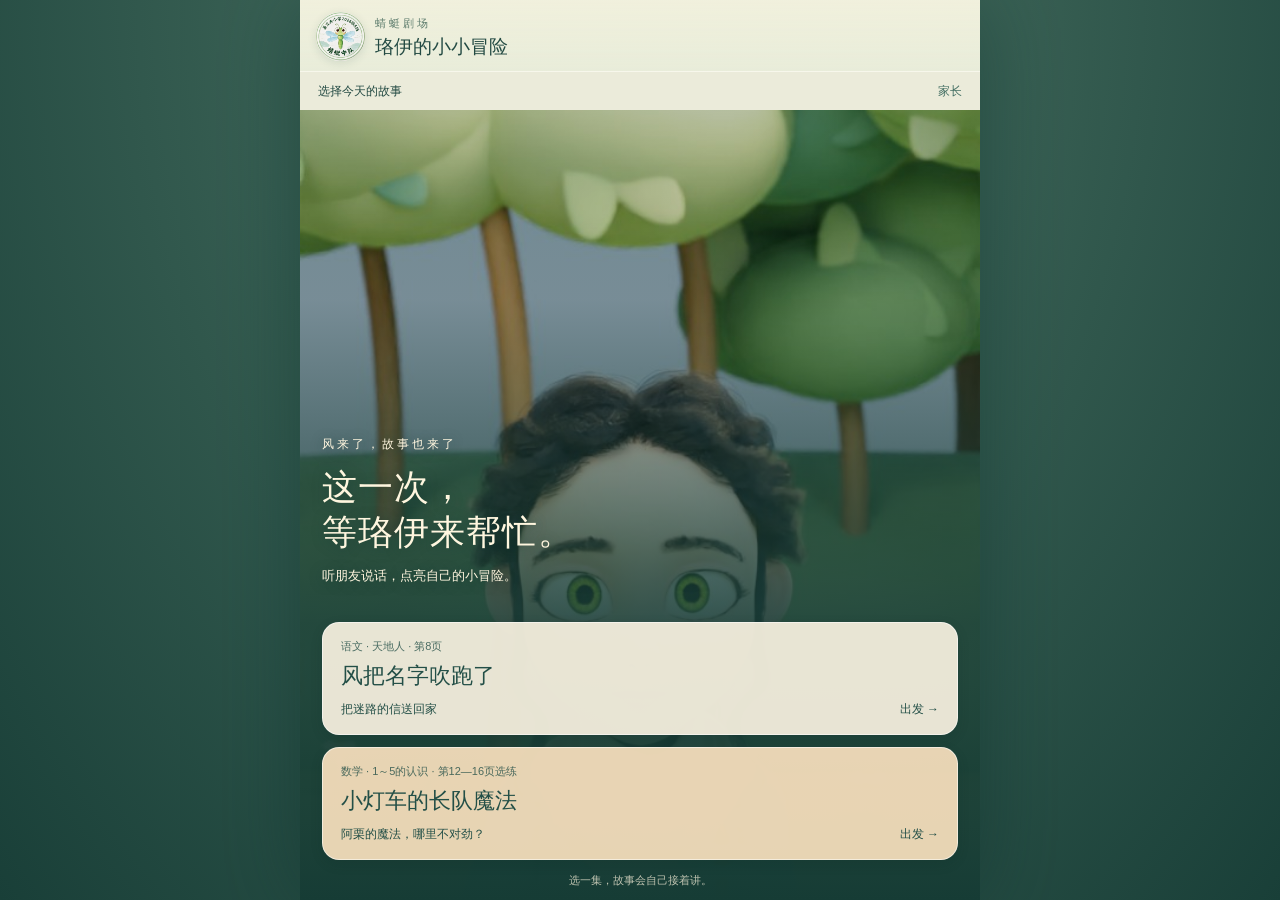
==== cinema.html @ 468d60fb "Replace cinema entry with two touch story pilots, distinct neural voices and persistent observation " ====
<!doctype html>
<html lang="zh-CN"><head><meta charset="utf-8"><meta name="viewport" content="width=device-width,initial-scale=1,viewport-fit=cover"><meta name="theme-color" content="#225b51"><meta name="robots" content="noindex,nofollow,noarchive"><title>珞伊的蜻蜓剧场</title><link rel="icon" href="learning-icon.svg"><link rel="stylesheet" href="pilot.css?v=pilot1"><script type="importmap">{"imports":{"three":"./vendor/three.module.js"}}</script><script type="module" src="pilot.js?v=pilot2"></script></head>
<body><main id="pilot-app">
 <div id="world" aria-label="珞伊的三维故事世界"></div>
 <header><img src="assets/qingting-badge-original.jpg" alt="蜻蜓中队原版班徽"><div><small>蜻蜓剧场</small><h1>珞伊的小小冒险</h1></div><button id="pause" aria-label="暂停故事" hidden>Ⅱ</button></header>
 <div id="lesson-bar"><span id="lesson">选择今天的故事</span><button id="parent">家长</button></div>
 <section id="home"><div class="home-title"><span>风来了，故事也来了</span><h2>这一次，<br>等珞伊来帮忙。</h2><p>听朋友说话，点亮自己的小冒险。</p></div><div class="episodes"><button data-subject="chinese"><small>语文 · 天地人 · 第8页</small><strong>风把名字吹跑了</strong><span>把迷路的信送回家 <b>出发 →</b></span></button><button data-subject="math"><small>数学 · 1～5的认识 · 第12—16页选练</small><strong>小灯车的长队魔法</strong><span>阿栗的魔法，哪里不对劲？ <b>出发 →</b></span></button></div><p class="home-note">选一集，故事会自己接着讲。</p></section>
 <section id="hud" hidden><div id="instruction" hidden><ruby id="instruction-ruby"><span></span><rt></rt></ruby><div id="letter" hidden></div></div><div id="subtitle"><span id="speaker"></span><p id="dialogue"></p></div><div class="play-tools"><button id="listen">再听一次</button><span id="progress"></span><button id="help" hidden>帮帮我</button></div></section>
 <div id="loading" hidden><i></i><p id="loading-message">朋友正在走进画面…</p><button id="retry-load" hidden>再试一次</button><button id="loading-home">先回到剧场</button></div>
 <button id="audio-retry" hidden>点一下，听朋友说话</button>
 <dialog id="rest"><img class="badge" src="assets/qingting-badge-original.jpg" alt="原版班徽"><h2>珞伊，故事会等你。</h2><p>歇一歇，看看远处。</p><button id="resume" class="primary">接着看</button><button id="back">收好故事</button></dialog>
 <dialog id="finish"><img class="badge" src="assets/qingting-badge-original.jpg" alt="原版班徽"><small>珞伊的冒险纪念</small><h2 id="finish-title"></h2><p id="finish-text"></p><button id="finish-home" class="primary">收好故事，去休息</button><button id="finish-report">家长看看故事手记</button></dialog>
 <dialog id="parents"><div class="dialog-heading"><h2>珞伊的故事手记</h2><button id="close-report" aria-label="关闭手记">×</button></div><p class="note">两科各一集。记录实际操作，不用通关代替“已经掌握”，也不据此评价专注力。</p><pre id="report"></pre><label>可选：实际观察<textarea id="observation" maxlength="400" rows="2" placeholder="例如：换了说话人后，能说清“我”指谁。"></textarea></label><label>语文朗读观察<select id="oral"><option>未观察</option><option>愿意跟读</option><option>看拼音自己读</option><option>遮住拼音后自己认读</option></select></label><div class="report-actions"><button id="download" class="primary">保存报告</button><button id="copy">复制报告</button></div><p id="report-status" role="status"></p><details><summary>教材范围、声音与数据</summary><p>语文：人教版一年级上册《天地人》第8页。数学：同版《1～5的认识》第12—16页选练。本次并非整册，也不等于学校当天进度。</p><p>声音为微软合成角色音色，不是老师、家人和同学的真实声音。人物是虚构动画形象，台词不代表真实教师意见。</p><p>进度只保存在当前浏览器，不自动发给老师或 Codex，也不自动跨设备同步。由家长决定是否分享报告。不采集儿童录音。</p><p>人物素材：Rain、Vincent、Spring，Blender Foundation / Blender Studio，CC BY 4.0；已改编材质、服装与动作。</p><a href="assets/pilot/ATTRIBUTION.txt" target="_blank" rel="noopener">完整素材署名</a></details></dialog>
 <div id="notice" role="status"></div><audio id="voice" preload="auto" playsinline></audio>
</main><noscript>请开启 JavaScript 后打开。</noscript></body></html>
---- pilot.css ----
:root{font-family:"PingFang SC","Microsoft YaHei",sans-serif;color:#234a43;background:#193f38;font-synthesis:none}*{box-sizing:border-box}body{margin:0}button,select,textarea{font:inherit}button{border:0;cursor:pointer;color:inherit;min-height:44px;touch-action:manipulation}button:focus-visible{outline:3px solid #e8a438;outline-offset:3px}[hidden]{display:none!important}#pilot-app{position:relative;isolation:isolate;margin:auto;width:100%;max-width:680px;height:100svh;min-height:520px;overflow:hidden;background:#adcfc1}#world{position:absolute;inset:0;touch-action:manipulation}#world canvas{display:block;width:100%;height:100%}header{position:absolute;z-index:4;top:0;left:0;right:0;height:calc(72px + env(safe-area-inset-top));padding:calc(10px + env(safe-area-inset-top)) 16px 8px;display:flex;align-items:center;gap:10px;background:linear-gradient(#f6f3dfed,#f6f3dfd0);border-bottom:1px solid #ffffff6a}header img{height:49px;width:49px;object-fit:contain;border-radius:50%;box-shadow:0 2px 9px #254d4820}header small{font-size:11px;letter-spacing:3px;color:#5e7d6e}h1{font-size:19px;margin:3px 0 0;font-weight:700}header button{margin-left:auto;background:#ffffffa8;border-radius:50%;width:44px;font-size:23px}#lesson-bar{position:absolute;z-index:4;top:calc(72px + env(safe-area-inset-top));left:0;right:0;display:flex;align-items:center;justify-content:space-between;padding:0 12px 0 18px;background:#f5f0dfdc;gap:8px;font-size:12px;min-height:38px}#lesson-bar button{background:none;min-height:38px;font-size:12px;white-space:nowrap;color:#426e62}#home{position:absolute;inset:110px 0 0;background:linear-gradient(180deg,#124b4730 0%,#123c3520 24%,#183e38dd 65%,#163c35 100%),url('assets/cinema/cover.jpg') center 18%/cover no-repeat;display:flex;flex-direction:column;justify-content:flex-end;padding:26px 22px 12px;color:#fff6df}.home-title{margin:auto 0 24px;text-shadow:0 2px 12px #183e38aa}.home-title>span{font-size:12px;letter-spacing:3px}.home-title h2{font-size:35px;line-height:1.27;letter-spacing:1px;margin:12px 0}.home-title p{font-size:13px}.episodes{display:grid;gap:12px}.episodes button{padding:16px 18px;text-align:left;border-radius:17px;background:#f7f0dfee;box-shadow:0 4px 12px #0e28262a;color:#234f47;border:1px solid #ffffff88}.episodes button:nth-child(2){background:#f7dfbdee}.episodes small{font-size:11px;display:block;opacity:.8}.episodes strong{display:block;font-size:22px;margin:7px 0 10px}.episodes span{font-size:12px;display:flex;justify-content:space-between;gap:4px}.episodes b{white-space:nowrap}.home-note{text-align:center;opacity:.72;font-size:11px;margin:13px 0 0}#hud{position:absolute;inset:0;pointer-events:none;z-index:3}#instruction{position:absolute;top:calc(123px + env(safe-area-inset-top));left:12px;right:12px;text-align:center;pointer-events:none}#instruction-ruby{display:inline-block;padding:7px 17px 10px;border-radius:22px;background:#fff5dbf0;box-shadow:0 2px 12px #345f4830;font-weight:700;font-size:22px;line-height:1.55}rt{font-size:.52em;letter-spacing:.4px;font-weight:400}#letter{margin:9px auto 0;width:69px;height:80px;background:#fff5dbee;border:2px solid #ceac6b;border-radius:6px;box-shadow:0 3px 10px #345f4830;display:grid;place-items:center;font-size:36px}#subtitle{position:absolute;bottom:calc(58px + env(safe-area-inset-bottom));left:12px;right:12px;padding:11px 15px;border-radius:15px;background:#faf4e5ed;box-shadow:0 3px 14px #143e392c}#speaker{font-size:12px;font-weight:bold;display:inline-block;color:#31766a}#dialogue{font-size:17px;line-height:1.55;margin:4px 0 0;letter-spacing:.2px}.task #subtitle{display:none}.play-tools{position:absolute;bottom:calc(8px + env(safe-area-inset-bottom));left:12px;right:12px;display:flex;align-items:center;justify-content:space-between;gap:12px;pointer-events:auto}.play-tools button{border-radius:22px;background:#fff6e4ed;font-size:13px;padding:0 17px;box-shadow:0 2px 9px #234a4322}.play-tools span{font-size:12px;color:#264e45;background:#fff6e4c9;padding:6px 10px;border-radius:15px}#loading{position:absolute;z-index:10;inset:110px 0 0;display:flex;align-items:center;justify-content:center;flex-direction:column;background:#e9eee2ef;padding:30px;text-align:center}#loading i{width:35px;height:35px;border:3px solid #92b5a4;border-top-color:#355e54;border-radius:50%;animation:spin 1s linear infinite}#loading button{background:#fff7e7;padding:10px 24px;border-radius:24px;margin:6px}#audio-retry{position:absolute;z-index:14;left:15%;right:15%;top:47%;border-radius:30px;background:#ffe5a5;padding:15px;box-shadow:0 6px 35px #152c3870;font-size:18px}dialog{border:0;border-radius:23px;padding:26px 23px;width:min(90%,430px);max-height:86svh;overflow:auto;background:#f9f4e8;color:#284f45;box-shadow:0 15px 80px #0d2c4570}dialog::backdrop{background:#15332bb0;backdrop-filter:blur(4px)}dialog h2{font-size:22px;margin:13px 0}dialog p{font-size:15px;line-height:1.65}dialog .badge{width:64px;height:64px;display:block;margin:auto;border-radius:50%}#rest,#finish{text-align:center}#rest button,#finish button{display:block;width:100%;border-radius:25px;padding:12px 16px;margin-top:12px;background:#e4eadb}button.primary{background:#2f7162!important;color:#fff8e8!important}.dialog-heading{display:flex;align-items:center;justify-content:space-between}.dialog-heading button{background:none;font-size:27px}.note{font-size:13px!important;color:#677969}pre{font-family:inherit;white-space:pre-wrap;font-size:13px;line-height:1.8;padding:16px;background:#edf0e4;border-radius:12px}label{display:block;font-size:13px;margin:15px 0}textarea,select{display:block;width:100%;margin-top:7px;padding:10px;border:1px solid #bdd0b9;border-radius:8px;background:#fffdf4;color:#284e43}details{font-size:12px;line-height:1.7;margin-top:18px}details p{font-size:12px}a{color:#277a70}.report-actions{display:flex;gap:10px}.report-actions button{flex:1;border-radius:22px;padding:10px;background:#e7ebdc}#notice{position:absolute;z-index:20;bottom:75px;left:12%;right:12%;pointer-events:none;background:#244f45e8;color:#fff9e8;border-radius:18px;padding:10px 14px;text-align:center;font-size:14px;opacity:0;transition:opacity .2s}#notice.show{opacity:1}#finish>small{display:block;margin-top:15px;color:#648170}@keyframes spin{to{transform:rotate(360deg)}}@media(max-height:700px){.home-title h2{font-size:30px}.home-title{margin:auto 0 10px}.home-title p{margin:8px 0}.episodes button{padding:12px 15px}.episodes strong{font-size:20px;margin:5px 0 7px}.episodes{gap:9px}#home{padding:12px 18px}#dialogue{font-size:16px}#instruction-ruby{font-size:20px}#subtitle{padding:9px 13px}}@media(min-width:681px){body{background:radial-gradient(ellipse at top,#4f7767,#193f38)}#pilot-app{box-shadow:0 0 80px #0c302c80}}@media(orientation:landscape) and (max-height:600px){#pilot-app{max-width:none;min-height:320px}header{height:60px}header img{width:40px;height:40px}#lesson-bar{top:60px}#home{inset:98px 0 0;display:grid;grid-template-columns:1fr 1fr;gap:15px;padding:15px 5%}.home-title{margin:0}.home-title h2{font-size:28px}.home-title p{display:none}.home-note{display:none}.episodes button{padding:9px 13px}.episodes strong{font-size:17px}.episodes small{font-size:10px}#instruction{top:105px;left:20%;right:20%}#subtitle{left:25%;right:25%;bottom:53px}#dialogue{font-size:15px}#letter{position:absolute;left:-55px;top:0;width:55px;height:64px;font-size:27px}}@media(prefers-reduced-motion:reduce){*{scroll-behavior:auto!important}#loading i{animation:none}}
:is(#instruction-ruby){display:inline-flex;flex-direction:column-reverse;align-items:center}:is(#instruction-ruby) rt{display:block;font-size:12px;line-height:1.4}:is(#instruction-ruby) span{display:block}
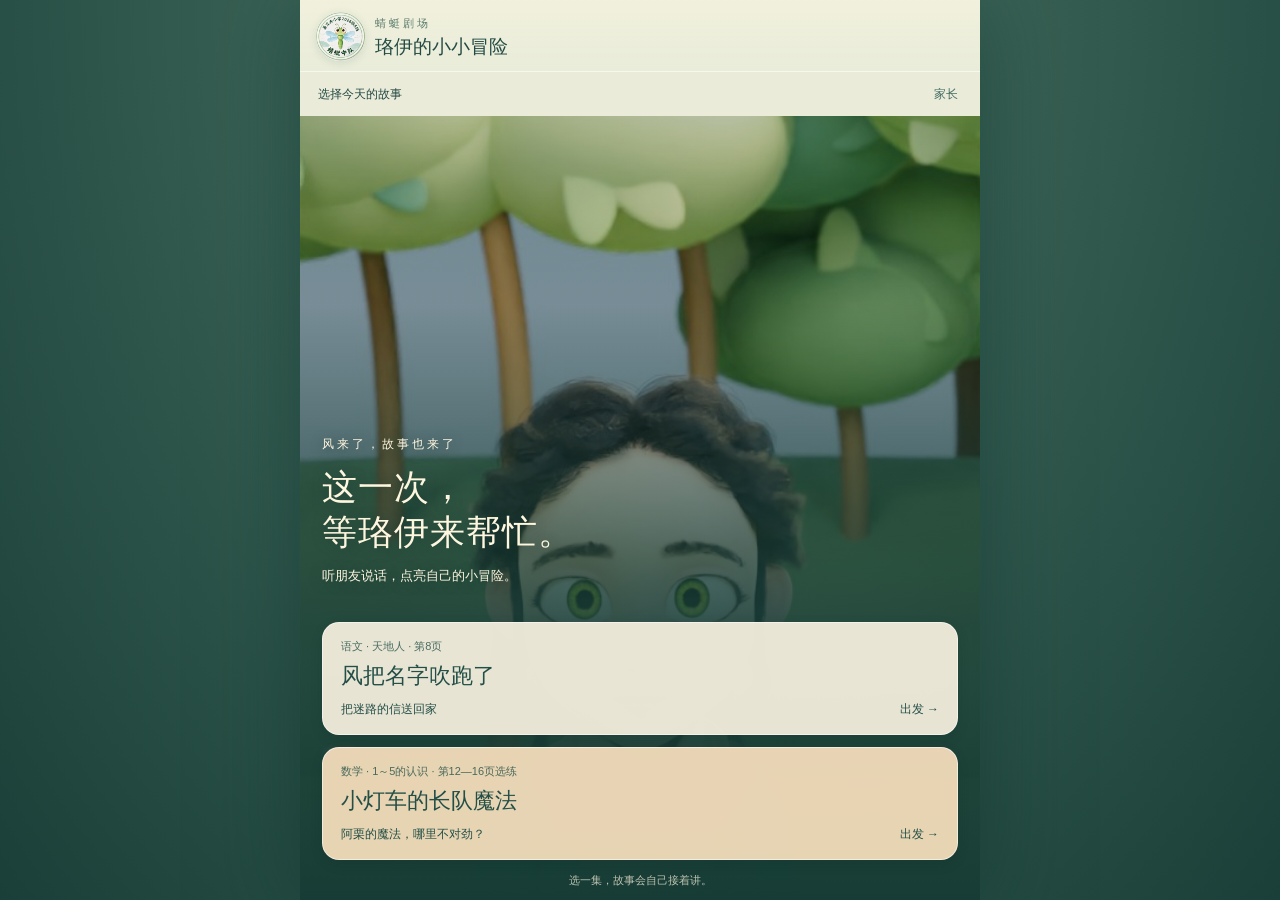
==== commit 6a97e0b3: "Add specific spoken encouragement, full counting feedback and clear lamp sockets; repair word replay" ====
--- a/cinema.html
+++ b/cinema.html
@@ -1,15 +1,15 @@
 <!doctype html>
-<html lang="zh-CN"><head><meta charset="utf-8"><meta name="viewport" content="width=device-width,initial-scale=1,viewport-fit=cover"><meta name="theme-color" content="#225b51"><meta name="robots" content="noindex,nofollow,noarchive"><title>珞伊的蜻蜓剧场</title><link rel="icon" href="learning-icon.svg"><link rel="stylesheet" href="pilot.css?v=pilot1"><script type="importmap">{"imports":{"three":"./vendor/three.module.js"}}</script><script type="module" src="pilot.js?v=pilot2"></script></head>
+<html lang="zh-CN"><head><meta charset="utf-8"><meta name="viewport" content="width=device-width,initial-scale=1,viewport-fit=cover"><meta name="theme-color" content="#225b51"><meta name="robots" content="noindex,nofollow,noarchive"><title>珞伊的蜻蜓剧场</title><link rel="icon" href="learning-icon.svg"><link rel="stylesheet" href="pilot.css?v=feedback2"><script type="importmap">{"imports":{"three":"./vendor/three.module.js"}}</script><script type="module" src="pilot.js?v=feedback2"></script></head>
 <body><main id="pilot-app">
  <div id="world" aria-label="珞伊的三维故事世界"></div>
  <header><img src="assets/qingting-badge-original.jpg" alt="蜻蜓中队原版班徽"><div><small>蜻蜓剧场</small><h1>珞伊的小小冒险</h1></div><button id="pause" aria-label="暂停故事" hidden>Ⅱ</button></header>
  <div id="lesson-bar"><span id="lesson">选择今天的故事</span><button id="parent">家长</button></div>
  <section id="home"><div class="home-title"><span>风来了，故事也来了</span><h2>这一次，<br>等珞伊来帮忙。</h2><p>听朋友说话，点亮自己的小冒险。</p></div><div class="episodes"><button data-subject="chinese"><small>语文 · 天地人 · 第8页</small><strong>风把名字吹跑了</strong><span>把迷路的信送回家 <b>出发 →</b></span></button><button data-subject="math"><small>数学 · 1～5的认识 · 第12—16页选练</small><strong>小灯车的长队魔法</strong><span>阿栗的魔法，哪里不对劲？ <b>出发 →</b></span></button></div><p class="home-note">选一集，故事会自己接着讲。</p></section>
- <section id="hud" hidden><div id="instruction" hidden><ruby id="instruction-ruby"><span></span><rt></rt></ruby><div id="letter" hidden></div></div><div id="subtitle"><span id="speaker"></span><p id="dialogue"></p></div><div class="play-tools"><button id="listen">再听一次</button><span id="progress"></span><button id="help" hidden>帮帮我</button></div></section>
+ <section id="hud" hidden><div id="instruction" hidden><ruby id="instruction-ruby"><span></span><rt></rt></ruby><div id="letter" hidden></div></div><div id="subtitle"><span id="speaker"></span><p id="dialogue"></p></div><div id="feedback" hidden aria-live="polite"><span id="feedback-speaker"></span><strong id="feedback-title"></strong><div class="learning-result"><div id="feedback-learning"></div><div id="feedback-quantity" hidden><b id="feedback-number"></b><span id="feedback-dots" aria-hidden="true"></span></div></div><p id="feedback-text"></p></div><div class="play-tools"><button id="listen">再听一次</button><span id="progress"></span><button id="help" hidden>帮帮我</button></div></section>
  <div id="loading" hidden><i></i><p id="loading-message">朋友正在走进画面…</p><button id="retry-load" hidden>再试一次</button><button id="loading-home">先回到剧场</button></div>
  <button id="audio-retry" hidden>点一下，听朋友说话</button>
  <dialog id="rest"><img class="badge" src="assets/qingting-badge-original.jpg" alt="原版班徽"><h2>珞伊，故事会等你。</h2><p>歇一歇，看看远处。</p><button id="resume" class="primary">接着看</button><button id="back">收好故事</button></dialog>
- <dialog id="finish"><img class="badge" src="assets/qingting-badge-original.jpg" alt="原版班徽"><small>珞伊的冒险纪念</small><h2 id="finish-title"></h2><p id="finish-text"></p><button id="finish-home" class="primary">收好故事，去休息</button><button id="finish-report">家长看看故事手记</button></dialog>
+ <dialog id="finish"><img class="badge" src="assets/qingting-badge-original.jpg" alt="原版班徽"><small>珞伊的冒险纪念</small><h2 id="finish-title"></h2><p id="finish-text"></p><div id="finish-words" hidden></div><button id="finish-home" class="primary">收好故事，去休息</button><button id="finish-report">家长看看故事手记</button></dialog>
  <dialog id="parents"><div class="dialog-heading"><h2>珞伊的故事手记</h2><button id="close-report" aria-label="关闭手记">×</button></div><p class="note">两科各一集。记录实际操作，不用通关代替“已经掌握”，也不据此评价专注力。</p><pre id="report"></pre><label>可选：实际观察<textarea id="observation" maxlength="400" rows="2" placeholder="例如：换了说话人后，能说清“我”指谁。"></textarea></label><label>语文朗读观察<select id="oral"><option>未观察</option><option>愿意跟读</option><option>看拼音自己读</option><option>遮住拼音后自己认读</option></select></label><div class="report-actions"><button id="download" class="primary">保存报告</button><button id="copy">复制报告</button></div><p id="report-status" role="status"></p><details><summary>教材范围、声音与数据</summary><p>语文：人教版一年级上册《天地人》第8页。数学：同版《1～5的认识》第12—16页选练。本次并非整册，也不等于学校当天进度。</p><p>声音为微软合成角色音色，不是老师、家人和同学的真实声音。人物是虚构动画形象，台词不代表真实教师意见。</p><p>进度只保存在当前浏览器，不自动发给老师或 Codex，也不自动跨设备同步。由家长决定是否分享报告。不采集儿童录音。</p><p>人物素材：Rain、Vincent、Spring，Blender Foundation / Blender Studio，CC BY 4.0；已改编材质、服装与动作。</p><a href="assets/pilot/ATTRIBUTION.txt" target="_blank" rel="noopener">完整素材署名</a></details></dialog>
  <div id="notice" role="status"></div><audio id="voice" preload="auto" playsinline></audio>
 </main><noscript>请开启 JavaScript 后打开。</noscript></body></html>
--- a/pilot.css
+++ b/pilot.css
@@ -1,2 +1,5 @@
 :root{font-family:"PingFang SC","Microsoft YaHei",sans-serif;color:#234a43;background:#193f38;font-synthesis:none}*{box-sizing:border-box}body{margin:0}button,select,textarea{font:inherit}button{border:0;cursor:pointer;color:inherit;min-height:44px;touch-action:manipulation}button:focus-visible{outline:3px solid #e8a438;outline-offset:3px}[hidden]{display:none!important}#pilot-app{position:relative;isolation:isolate;margin:auto;width:100%;max-width:680px;height:100svh;min-height:520px;overflow:hidden;background:#adcfc1}#world{position:absolute;inset:0;touch-action:manipulation}#world canvas{display:block;width:100%;height:100%}header{position:absolute;z-index:4;top:0;left:0;right:0;height:calc(72px + env(safe-area-inset-top));padding:calc(10px + env(safe-area-inset-top)) 16px 8px;display:flex;align-items:center;gap:10px;background:linear-gradient(#f6f3dfed,#f6f3dfd0);border-bottom:1px solid #ffffff6a}header img{height:49px;width:49px;object-fit:contain;border-radius:50%;box-shadow:0 2px 9px #254d4820}header small{font-size:11px;letter-spacing:3px;color:#5e7d6e}h1{font-size:19px;margin:3px 0 0;font-weight:700}header button{margin-left:auto;background:#ffffffa8;border-radius:50%;width:44px;font-size:23px}#lesson-bar{position:absolute;z-index:4;top:calc(72px + env(safe-area-inset-top));left:0;right:0;display:flex;align-items:center;justify-content:space-between;padding:0 12px 0 18px;background:#f5f0dfdc;gap:8px;font-size:12px;min-height:38px}#lesson-bar button{background:none;min-height:38px;font-size:12px;white-space:nowrap;color:#426e62}#home{position:absolute;inset:110px 0 0;background:linear-gradient(180deg,#124b4730 0%,#123c3520 24%,#183e38dd 65%,#163c35 100%),url('assets/cinema/cover.jpg') center 18%/cover no-repeat;display:flex;flex-direction:column;justify-content:flex-end;padding:26px 22px 12px;color:#fff6df}.home-title{margin:auto 0 24px;text-shadow:0 2px 12px #183e38aa}.home-title>span{font-size:12px;letter-spacing:3px}.home-title h2{font-size:35px;line-height:1.27;letter-spacing:1px;margin:12px 0}.home-title p{font-size:13px}.episodes{display:grid;gap:12px}.episodes button{padding:16px 18px;text-align:left;border-radius:17px;background:#f7f0dfee;box-shadow:0 4px 12px #0e28262a;color:#234f47;border:1px solid #ffffff88}.episodes button:nth-child(2){background:#f7dfbdee}.episodes small{font-size:11px;display:block;opacity:.8}.episodes strong{display:block;font-size:22px;margin:7px 0 10px}.episodes span{font-size:12px;display:flex;justify-content:space-between;gap:4px}.episodes b{white-space:nowrap}.home-note{text-align:center;opacity:.72;font-size:11px;margin:13px 0 0}#hud{position:absolute;inset:0;pointer-events:none;z-index:3}#instruction{position:absolute;top:calc(123px + env(safe-area-inset-top));left:12px;right:12px;text-align:center;pointer-events:none}#instruction-ruby{display:inline-block;padding:7px 17px 10px;border-radius:22px;background:#fff5dbf0;box-shadow:0 2px 12px #345f4830;font-weight:700;font-size:22px;line-height:1.55}rt{font-size:.52em;letter-spacing:.4px;font-weight:400}#letter{margin:9px auto 0;width:69px;height:80px;background:#fff5dbee;border:2px solid #ceac6b;border-radius:6px;box-shadow:0 3px 10px #345f4830;display:grid;place-items:center;font-size:36px}#subtitle{position:absolute;bottom:calc(58px + env(safe-area-inset-bottom));left:12px;right:12px;padding:11px 15px;border-radius:15px;background:#faf4e5ed;box-shadow:0 3px 14px #143e392c}#speaker{font-size:12px;font-weight:bold;display:inline-block;color:#31766a}#dialogue{font-size:17px;line-height:1.55;margin:4px 0 0;letter-spacing:.2px}.task #subtitle{display:none}.play-tools{position:absolute;bottom:calc(8px + env(safe-area-inset-bottom));left:12px;right:12px;display:flex;align-items:center;justify-content:space-between;gap:12px;pointer-events:auto}.play-tools button{border-radius:22px;background:#fff6e4ed;font-size:13px;padding:0 17px;box-shadow:0 2px 9px #234a4322}.play-tools span{font-size:12px;color:#264e45;background:#fff6e4c9;padding:6px 10px;border-radius:15px}#loading{position:absolute;z-index:10;inset:110px 0 0;display:flex;align-items:center;justify-content:center;flex-direction:column;background:#e9eee2ef;padding:30px;text-align:center}#loading i{width:35px;height:35px;border:3px solid #92b5a4;border-top-color:#355e54;border-radius:50%;animation:spin 1s linear infinite}#loading button{background:#fff7e7;padding:10px 24px;border-radius:24px;margin:6px}#audio-retry{position:absolute;z-index:14;left:15%;right:15%;top:47%;border-radius:30px;background:#ffe5a5;padding:15px;box-shadow:0 6px 35px #152c3870;font-size:18px}dialog{border:0;border-radius:23px;padding:26px 23px;width:min(90%,430px);max-height:86svh;overflow:auto;background:#f9f4e8;color:#284f45;box-shadow:0 15px 80px #0d2c4570}dialog::backdrop{background:#15332bb0;backdrop-filter:blur(4px)}dialog h2{font-size:22px;margin:13px 0}dialog p{font-size:15px;line-height:1.65}dialog .badge{width:64px;height:64px;display:block;margin:auto;border-radius:50%}#rest,#finish{text-align:center}#rest button,#finish button{display:block;width:100%;border-radius:25px;padding:12px 16px;margin-top:12px;background:#e4eadb}button.primary{background:#2f7162!important;color:#fff8e8!important}.dialog-heading{display:flex;align-items:center;justify-content:space-between}.dialog-heading button{background:none;font-size:27px}.note{font-size:13px!important;color:#677969}pre{font-family:inherit;white-space:pre-wrap;font-size:13px;line-height:1.8;padding:16px;background:#edf0e4;border-radius:12px}label{display:block;font-size:13px;margin:15px 0}textarea,select{display:block;width:100%;margin-top:7px;padding:10px;border:1px solid #bdd0b9;border-radius:8px;background:#fffdf4;color:#284e43}details{font-size:12px;line-height:1.7;margin-top:18px}details p{font-size:12px}a{color:#277a70}.report-actions{display:flex;gap:10px}.report-actions button{flex:1;border-radius:22px;padding:10px;background:#e7ebdc}#notice{position:absolute;z-index:20;bottom:75px;left:12%;right:12%;pointer-events:none;background:#244f45e8;color:#fff9e8;border-radius:18px;padding:10px 14px;text-align:center;font-size:14px;opacity:0;transition:opacity .2s}#notice.show{opacity:1}#finish>small{display:block;margin-top:15px;color:#648170}@keyframes spin{to{transform:rotate(360deg)}}@media(max-height:700px){.home-title h2{font-size:30px}.home-title{margin:auto 0 10px}.home-title p{margin:8px 0}.episodes button{padding:12px 15px}.episodes strong{font-size:20px;margin:5px 0 7px}.episodes{gap:9px}#home{padding:12px 18px}#dialogue{font-size:16px}#instruction-ruby{font-size:20px}#subtitle{padding:9px 13px}}@media(min-width:681px){body{background:radial-gradient(ellipse at top,#4f7767,#193f38)}#pilot-app{box-shadow:0 0 80px #0c302c80}}@media(orientation:landscape) and (max-height:600px){#pilot-app{max-width:none;min-height:320px}header{height:60px}header img{width:40px;height:40px}#lesson-bar{top:60px}#home{inset:98px 0 0;display:grid;grid-template-columns:1fr 1fr;gap:15px;padding:15px 5%}.home-title{margin:0}.home-title h2{font-size:28px}.home-title p{display:none}.home-note{display:none}.episodes button{padding:9px 13px}.episodes strong{font-size:17px}.episodes small{font-size:10px}#instruction{top:105px;left:20%;right:20%}#subtitle{left:25%;right:25%;bottom:53px}#dialogue{font-size:15px}#letter{position:absolute;left:-55px;top:0;width:55px;height:64px;font-size:27px}}@media(prefers-reduced-motion:reduce){*{scroll-behavior:auto!important}#loading i{animation:none}}
 :is(#instruction-ruby){display:inline-flex;flex-direction:column-reverse;align-items:center}:is(#instruction-ruby) rt{display:block;font-size:12px;line-height:1.4}:is(#instruction-ruby) span{display:block}
+#lesson-bar{min-height:44px}#lesson-bar button{min-height:44px;min-width:44px}#home{top:116px}button:disabled{opacity:.48;cursor:default;box-shadow:none}.play-tools button:active:not(:disabled){background:#ffe4a0}.has-feedback #subtitle{display:none}#feedback{position:absolute;bottom:calc(61px + env(safe-area-inset-bottom));left:12px;right:12px;background:#fff9e9;border:2px solid #478474;border-radius:18px;padding:10px 14px 12px;box-shadow:0 4px 16px #183e3833;color:#1d4a41}#feedback-speaker{font-size:12px;color:#365e53}#feedback-title{display:block;font-size:20px;line-height:1.4;margin:3px 0 7px;color:#176150}.learning-result{display:flex;align-items:center;justify-content:center;gap:12px}#feedback-learning{font-size:24px;font-weight:700;line-height:1.6;text-align:center}#feedback-learning rt{font-size:12px;color:#244e43}#feedback-quantity{display:flex;align-items:center;gap:7px}#feedback-number{font-size:36px;color:#124f5d}#feedback-dots{display:grid;grid-template-columns:repeat(3,9px);gap:4px}#feedback-dots i{display:block;width:9px;height:9px;border-radius:50%;background:#cf702a}#feedback-text{font-size:15px;line-height:1.6;margin:7px 0 0}#finish-words{display:grid;grid-template-columns:repeat(3,1fr);gap:8px 12px;margin:12px 0}#finish-words>span{font-size:34px;background:#edf1e5;border-radius:10px;padding:12px 0 3px;color:#173f36}#finish-words rt{font-size:17px;color:#244e43}
+@media(max-width:390px){#feedback-learning{font-size:22px}#feedback-learning rt{font-size:13px}.learning-result{gap:8px;flex-wrap:wrap}#feedback-number{font-size:30px}#feedback-text{font-size:15px}#feedback-title{font-size:18px}}
+@media(orientation:landscape) and (max-height:600px){#home{top:104px}#feedback{left:24%;right:24%;bottom:53px;padding:7px 12px}#feedback-text{display:none}#feedback-title{font-size:16px;margin:2px 0}#feedback-learning{font-size:21px}#feedback-number{font-size:28px}.has-feedback #instruction{display:none}}
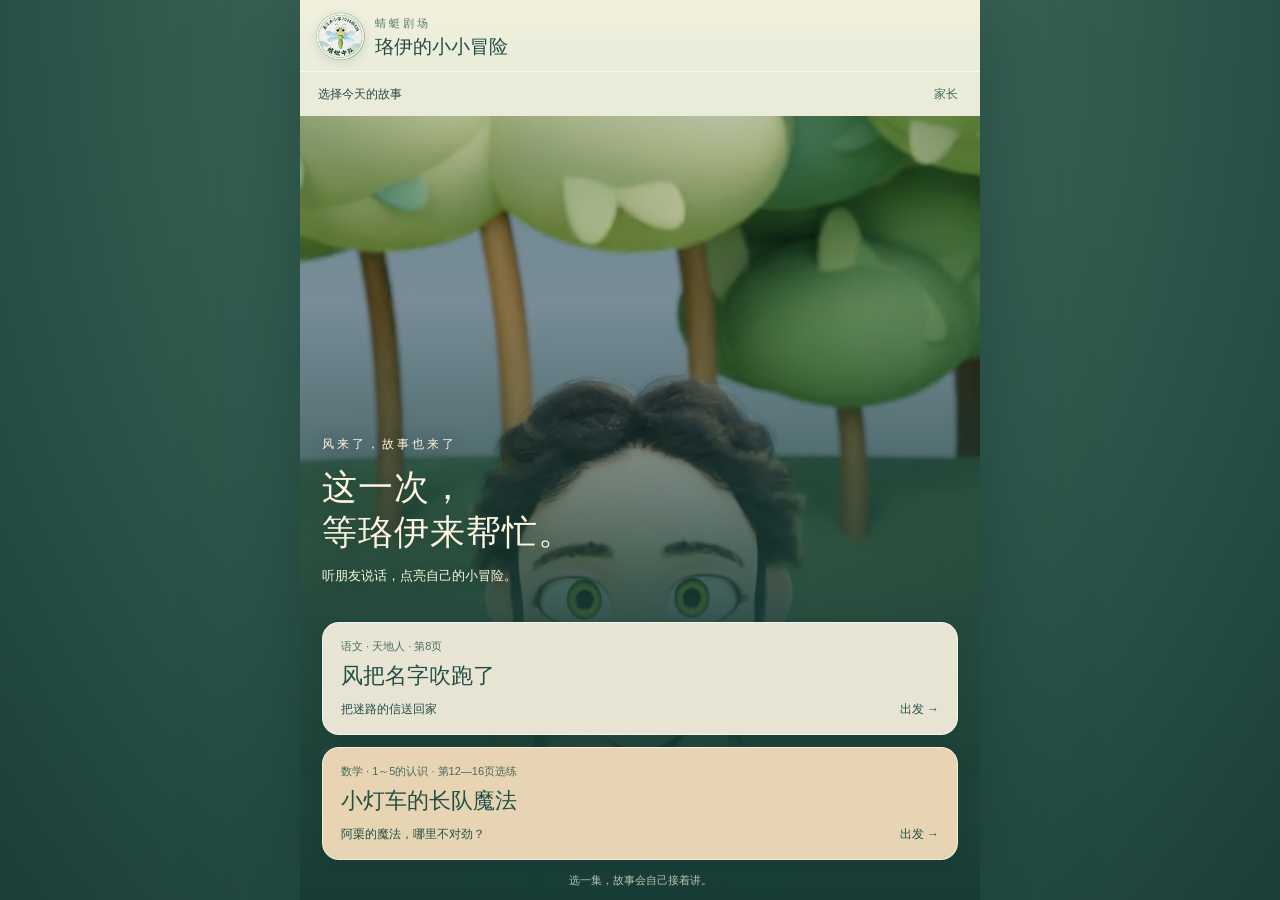
==== commit 767a624a: "Fix mobile cold start with smaller character downloads, iOS image decoding and bounded cancellable l" ====
--- a/cinema.html
+++ b/cinema.html
@@ -1,15 +1,15 @@
 <!doctype html>
-<html lang="zh-CN"><head><meta charset="utf-8"><meta name="viewport" content="width=device-width,initial-scale=1,viewport-fit=cover"><meta name="theme-color" content="#225b51"><meta name="robots" content="noindex,nofollow,noarchive"><title>珞伊的蜻蜓剧场</title><link rel="icon" href="learning-icon.svg"><link rel="stylesheet" href="pilot.css?v=feedback2"><script type="importmap">{"imports":{"three":"./vendor/three.module.js"}}</script><script type="module" src="pilot.js?v=feedback2"></script></head>
+<html lang="zh-CN"><head><meta charset="utf-8"><meta name="viewport" content="width=device-width,initial-scale=1,viewport-fit=cover"><meta name="theme-color" content="#225b51"><meta name="robots" content="noindex,nofollow,noarchive"><title>珞伊的蜻蜓剧场</title><link rel="icon" href="learning-icon.svg"><link rel="stylesheet" href="pilot.css?v=mobile2"><script type="importmap">{"imports":{"three":"./vendor/three.module.js"}}</script><script type="module" src="pilot.js?v=mobile2"></script></head>
 <body><main id="pilot-app">
  <div id="world" aria-label="珞伊的三维故事世界"></div>
  <header><img src="assets/qingting-badge-original.jpg" alt="蜻蜓中队原版班徽"><div><small>蜻蜓剧场</small><h1>珞伊的小小冒险</h1></div><button id="pause" aria-label="暂停故事" hidden>Ⅱ</button></header>
  <div id="lesson-bar"><span id="lesson">选择今天的故事</span><button id="parent">家长</button></div>
  <section id="home"><div class="home-title"><span>风来了，故事也来了</span><h2>这一次，<br>等珞伊来帮忙。</h2><p>听朋友说话，点亮自己的小冒险。</p></div><div class="episodes"><button data-subject="chinese"><small>语文 · 天地人 · 第8页</small><strong>风把名字吹跑了</strong><span>把迷路的信送回家 <b>出发 →</b></span></button><button data-subject="math"><small>数学 · 1～5的认识 · 第12—16页选练</small><strong>小灯车的长队魔法</strong><span>阿栗的魔法，哪里不对劲？ <b>出发 →</b></span></button></div><p class="home-note">选一集，故事会自己接着讲。</p></section>
  <section id="hud" hidden><div id="instruction" hidden><ruby id="instruction-ruby"><span></span><rt></rt></ruby><div id="letter" hidden></div></div><div id="subtitle"><span id="speaker"></span><p id="dialogue"></p></div><div id="feedback" hidden aria-live="polite"><span id="feedback-speaker"></span><strong id="feedback-title"></strong><div class="learning-result"><div id="feedback-learning"></div><div id="feedback-quantity" hidden><b id="feedback-number"></b><span id="feedback-dots" aria-hidden="true"></span></div></div><p id="feedback-text"></p></div><div class="play-tools"><button id="listen">再听一次</button><span id="progress"></span><button id="help" hidden>帮帮我</button></div></section>
- <div id="loading" hidden><i></i><p id="loading-message">朋友正在走进画面…</p><button id="retry-load" hidden>再试一次</button><button id="loading-home">先回到剧场</button></div>
+ <div id="loading" hidden role="status"><i aria-hidden="true"></i><p id="loading-message">朋友正在走进画面…</p><progress id="loading-progress" max="100" value="0" aria-label="故事准备进度"></progress><p id="loading-detail"></p><button id="retry-load" hidden>再试一次</button><button id="loading-home">先回到剧场</button></div>
  <button id="audio-retry" hidden>点一下，听朋友说话</button>
  <dialog id="rest"><img class="badge" src="assets/qingting-badge-original.jpg" alt="原版班徽"><h2>珞伊，故事会等你。</h2><p>歇一歇，看看远处。</p><button id="resume" class="primary">接着看</button><button id="back">收好故事</button></dialog>
- <dialog id="finish"><img class="badge" src="assets/qingting-badge-original.jpg" alt="原版班徽"><small>珞伊的冒险纪念</small><h2 id="finish-title"></h2><p id="finish-text"></p><div id="finish-words" hidden></div><button id="finish-home" class="primary">收好故事，去休息</button><button id="finish-report">家长看看故事手记</button></dialog>
+ <dialog id="finish"><img class="badge" src="assets/qingting-badge-original.jpg" alt="原版班徽"><small>珞伊的冒险纪念</small><h2 id="finish-title"></h2><p id="finish-text"></p><div id="finish-words" hidden></div><button id="finish-home" class="primary">收好故事，去休息</button><button id="finish-bonus" hidden><ruby>想玩就去分点心<rt>xiǎng wán jiù qù fēn diǎn xin</rt></ruby></button><button id="finish-report">家长看看故事手记</button></dialog>
  <dialog id="parents"><div class="dialog-heading"><h2>珞伊的故事手记</h2><button id="close-report" aria-label="关闭手记">×</button></div><p class="note">两科各一集。记录实际操作，不用通关代替“已经掌握”，也不据此评价专注力。</p><pre id="report"></pre><label>可选：实际观察<textarea id="observation" maxlength="400" rows="2" placeholder="例如：换了说话人后，能说清“我”指谁。"></textarea></label><label>语文朗读观察<select id="oral"><option>未观察</option><option>愿意跟读</option><option>看拼音自己读</option><option>遮住拼音后自己认读</option></select></label><div class="report-actions"><button id="download" class="primary">保存报告</button><button id="copy">复制报告</button></div><p id="report-status" role="status"></p><details><summary>教材范围、声音与数据</summary><p>语文：人教版一年级上册《天地人》第8页。数学：同版《1～5的认识》第12—16页选练。本次并非整册，也不等于学校当天进度。</p><p>声音为微软合成角色音色，不是老师、家人和同学的真实声音。人物是虚构动画形象，台词不代表真实教师意见。</p><p>进度只保存在当前浏览器，不自动发给老师或 Codex，也不自动跨设备同步。由家长决定是否分享报告。不采集儿童录音。</p><p>人物素材：Rain、Vincent、Spring，Blender Foundation / Blender Studio，CC BY 4.0；已改编材质、服装与动作。</p><a href="assets/pilot/ATTRIBUTION.txt" target="_blank" rel="noopener">完整素材署名</a></details></dialog>
  <div id="notice" role="status"></div><audio id="voice" preload="auto" playsinline></audio>
 </main><noscript>请开启 JavaScript 后打开。</noscript></body></html>
--- a/pilot.css
+++ b/pilot.css
@@ -1,5 +1,8 @@
 :root{font-family:"PingFang SC","Microsoft YaHei",sans-serif;color:#234a43;background:#193f38;font-synthesis:none}*{box-sizing:border-box}body{margin:0}button,select,textarea{font:inherit}button{border:0;cursor:pointer;color:inherit;min-height:44px;touch-action:manipulation}button:focus-visible{outline:3px solid #e8a438;outline-offset:3px}[hidden]{display:none!important}#pilot-app{position:relative;isolation:isolate;margin:auto;width:100%;max-width:680px;height:100svh;min-height:520px;overflow:hidden;background:#adcfc1}#world{position:absolute;inset:0;touch-action:manipulation}#world canvas{display:block;width:100%;height:100%}header{position:absolute;z-index:4;top:0;left:0;right:0;height:calc(72px + env(safe-area-inset-top));padding:calc(10px + env(safe-area-inset-top)) 16px 8px;display:flex;align-items:center;gap:10px;background:linear-gradient(#f6f3dfed,#f6f3dfd0);border-bottom:1px solid #ffffff6a}header img{height:49px;width:49px;object-fit:contain;border-radius:50%;box-shadow:0 2px 9px #254d4820}header small{font-size:11px;letter-spacing:3px;color:#5e7d6e}h1{font-size:19px;margin:3px 0 0;font-weight:700}header button{margin-left:auto;background:#ffffffa8;border-radius:50%;width:44px;font-size:23px}#lesson-bar{position:absolute;z-index:4;top:calc(72px + env(safe-area-inset-top));left:0;right:0;display:flex;align-items:center;justify-content:space-between;padding:0 12px 0 18px;background:#f5f0dfdc;gap:8px;font-size:12px;min-height:38px}#lesson-bar button{background:none;min-height:38px;font-size:12px;white-space:nowrap;color:#426e62}#home{position:absolute;inset:110px 0 0;background:linear-gradient(180deg,#124b4730 0%,#123c3520 24%,#183e38dd 65%,#163c35 100%),url('assets/cinema/cover.jpg') center 18%/cover no-repeat;display:flex;flex-direction:column;justify-content:flex-end;padding:26px 22px 12px;color:#fff6df}.home-title{margin:auto 0 24px;text-shadow:0 2px 12px #183e38aa}.home-title>span{font-size:12px;letter-spacing:3px}.home-title h2{font-size:35px;line-height:1.27;letter-spacing:1px;margin:12px 0}.home-title p{font-size:13px}.episodes{display:grid;gap:12px}.episodes button{padding:16px 18px;text-align:left;border-radius:17px;background:#f7f0dfee;box-shadow:0 4px 12px #0e28262a;color:#234f47;border:1px solid #ffffff88}.episodes button:nth-child(2){background:#f7dfbdee}.episodes small{font-size:11px;display:block;opacity:.8}.episodes strong{display:block;font-size:22px;margin:7px 0 10px}.episodes span{font-size:12px;display:flex;justify-content:space-between;gap:4px}.episodes b{white-space:nowrap}.home-note{text-align:center;opacity:.72;font-size:11px;margin:13px 0 0}#hud{position:absolute;inset:0;pointer-events:none;z-index:3}#instruction{position:absolute;top:calc(123px + env(safe-area-inset-top));left:12px;right:12px;text-align:center;pointer-events:none}#instruction-ruby{display:inline-block;padding:7px 17px 10px;border-radius:22px;background:#fff5dbf0;box-shadow:0 2px 12px #345f4830;font-weight:700;font-size:22px;line-height:1.55}rt{font-size:.52em;letter-spacing:.4px;font-weight:400}#letter{margin:9px auto 0;width:69px;height:80px;background:#fff5dbee;border:2px solid #ceac6b;border-radius:6px;box-shadow:0 3px 10px #345f4830;display:grid;place-items:center;font-size:36px}#subtitle{position:absolute;bottom:calc(58px + env(safe-area-inset-bottom));left:12px;right:12px;padding:11px 15px;border-radius:15px;background:#faf4e5ed;box-shadow:0 3px 14px #143e392c}#speaker{font-size:12px;font-weight:bold;display:inline-block;color:#31766a}#dialogue{font-size:17px;line-height:1.55;margin:4px 0 0;letter-spacing:.2px}.task #subtitle{display:none}.play-tools{position:absolute;bottom:calc(8px + env(safe-area-inset-bottom));left:12px;right:12px;display:flex;align-items:center;justify-content:space-between;gap:12px;pointer-events:auto}.play-tools button{border-radius:22px;background:#fff6e4ed;font-size:13px;padding:0 17px;box-shadow:0 2px 9px #234a4322}.play-tools span{font-size:12px;color:#264e45;background:#fff6e4c9;padding:6px 10px;border-radius:15px}#loading{position:absolute;z-index:10;inset:110px 0 0;display:flex;align-items:center;justify-content:center;flex-direction:column;background:#e9eee2ef;padding:30px;text-align:center}#loading i{width:35px;height:35px;border:3px solid #92b5a4;border-top-color:#355e54;border-radius:50%;animation:spin 1s linear infinite}#loading button{background:#fff7e7;padding:10px 24px;border-radius:24px;margin:6px}#audio-retry{position:absolute;z-index:14;left:15%;right:15%;top:47%;border-radius:30px;background:#ffe5a5;padding:15px;box-shadow:0 6px 35px #152c3870;font-size:18px}dialog{border:0;border-radius:23px;padding:26px 23px;width:min(90%,430px);max-height:86svh;overflow:auto;background:#f9f4e8;color:#284f45;box-shadow:0 15px 80px #0d2c4570}dialog::backdrop{background:#15332bb0;backdrop-filter:blur(4px)}dialog h2{font-size:22px;margin:13px 0}dialog p{font-size:15px;line-height:1.65}dialog .badge{width:64px;height:64px;display:block;margin:auto;border-radius:50%}#rest,#finish{text-align:center}#rest button,#finish button{display:block;width:100%;border-radius:25px;padding:12px 16px;margin-top:12px;background:#e4eadb}button.primary{background:#2f7162!important;color:#fff8e8!important}.dialog-heading{display:flex;align-items:center;justify-content:space-between}.dialog-heading button{background:none;font-size:27px}.note{font-size:13px!important;color:#677969}pre{font-family:inherit;white-space:pre-wrap;font-size:13px;line-height:1.8;padding:16px;background:#edf0e4;border-radius:12px}label{display:block;font-size:13px;margin:15px 0}textarea,select{display:block;width:100%;margin-top:7px;padding:10px;border:1px solid #bdd0b9;border-radius:8px;background:#fffdf4;color:#284e43}details{font-size:12px;line-height:1.7;margin-top:18px}details p{font-size:12px}a{color:#277a70}.report-actions{display:flex;gap:10px}.report-actions button{flex:1;border-radius:22px;padding:10px;background:#e7ebdc}#notice{position:absolute;z-index:20;bottom:75px;left:12%;right:12%;pointer-events:none;background:#244f45e8;color:#fff9e8;border-radius:18px;padding:10px 14px;text-align:center;font-size:14px;opacity:0;transition:opacity .2s}#notice.show{opacity:1}#finish>small{display:block;margin-top:15px;color:#648170}@keyframes spin{to{transform:rotate(360deg)}}@media(max-height:700px){.home-title h2{font-size:30px}.home-title{margin:auto 0 10px}.home-title p{margin:8px 0}.episodes button{padding:12px 15px}.episodes strong{font-size:20px;margin:5px 0 7px}.episodes{gap:9px}#home{padding:12px 18px}#dialogue{font-size:16px}#instruction-ruby{font-size:20px}#subtitle{padding:9px 13px}}@media(min-width:681px){body{background:radial-gradient(ellipse at top,#4f7767,#193f38)}#pilot-app{box-shadow:0 0 80px #0c302c80}}@media(orientation:landscape) and (max-height:600px){#pilot-app{max-width:none;min-height:320px}header{height:60px}header img{width:40px;height:40px}#lesson-bar{top:60px}#home{inset:98px 0 0;display:grid;grid-template-columns:1fr 1fr;gap:15px;padding:15px 5%}.home-title{margin:0}.home-title h2{font-size:28px}.home-title p{display:none}.home-note{display:none}.episodes button{padding:9px 13px}.episodes strong{font-size:17px}.episodes small{font-size:10px}#instruction{top:105px;left:20%;right:20%}#subtitle{left:25%;right:25%;bottom:53px}#dialogue{font-size:15px}#letter{position:absolute;left:-55px;top:0;width:55px;height:64px;font-size:27px}}@media(prefers-reduced-motion:reduce){*{scroll-behavior:auto!important}#loading i{animation:none}}
 :is(#instruction-ruby){display:inline-flex;flex-direction:column-reverse;align-items:center}:is(#instruction-ruby) rt{display:block;font-size:12px;line-height:1.4}:is(#instruction-ruby) span{display:block}
 #lesson-bar{min-height:44px}#lesson-bar button{min-height:44px;min-width:44px}#home{top:116px}button:disabled{opacity:.48;cursor:default;box-shadow:none}.play-tools button:active:not(:disabled){background:#ffe4a0}.has-feedback #subtitle{display:none}#feedback{position:absolute;bottom:calc(61px + env(safe-area-inset-bottom));left:12px;right:12px;background:#fff9e9;border:2px solid #478474;border-radius:18px;padding:10px 14px 12px;box-shadow:0 4px 16px #183e3833;color:#1d4a41}#feedback-speaker{font-size:12px;color:#365e53}#feedback-title{display:block;font-size:20px;line-height:1.4;margin:3px 0 7px;color:#176150}.learning-result{display:flex;align-items:center;justify-content:center;gap:12px}#feedback-learning{font-size:24px;font-weight:700;line-height:1.6;text-align:center}#feedback-learning rt{font-size:12px;color:#244e43}#feedback-quantity{display:flex;align-items:center;gap:7px}#feedback-number{font-size:36px;color:#124f5d}#feedback-dots{display:grid;grid-template-columns:repeat(3,9px);gap:4px}#feedback-dots i{display:block;width:9px;height:9px;border-radius:50%;background:#cf702a}#feedback-text{font-size:15px;line-height:1.6;margin:7px 0 0}#finish-words{display:grid;grid-template-columns:repeat(3,1fr);gap:8px 12px;margin:12px 0}#finish-words>span{font-size:34px;background:#edf1e5;border-radius:10px;padding:12px 0 3px;color:#173f36}#finish-words rt{font-size:17px;color:#244e43}
+#pilot-app[data-kind="mail"] #letter{position:absolute;right:8px;top:74px;margin:0}
+#pilot-app[data-kind="receive"] #letter{display:none!important}
+#loading-progress{display:block;width:min(260px,90%);height:12px;border:0;border-radius:9px;overflow:hidden;background:#cadbce;accent-color:#28695a}#loading-progress::-webkit-progress-bar{background:#cadbce;border-radius:9px}#loading-progress::-webkit-progress-value{background:#28695a;border-radius:9px}#loading-detail{font-size:13px;line-height:1.7;max-width:290px;margin:12px 0;color:#426c5c}#loading.load-failed i{display:none}#loading.load-failed progress{display:none}#retry-load{background:#28695a!important;color:#fff9e8;font-weight:700}#loading{inset:calc(116px + env(safe-area-inset-top)) 0 0}#loading-message{font-size:18px;line-height:1.6}
 @media(max-width:390px){#feedback-learning{font-size:22px}#feedback-learning rt{font-size:13px}.learning-result{gap:8px;flex-wrap:wrap}#feedback-number{font-size:30px}#feedback-text{font-size:15px}#feedback-title{font-size:18px}}
 @media(orientation:landscape) and (max-height:600px){#home{top:104px}#feedback{left:24%;right:24%;bottom:53px;padding:7px 12px}#feedback-text{display:none}#feedback-title{font-size:16px;margin:2px 0}#feedback-learning{font-size:21px}#feedback-number{font-size:28px}.has-feedback #instruction{display:none}}
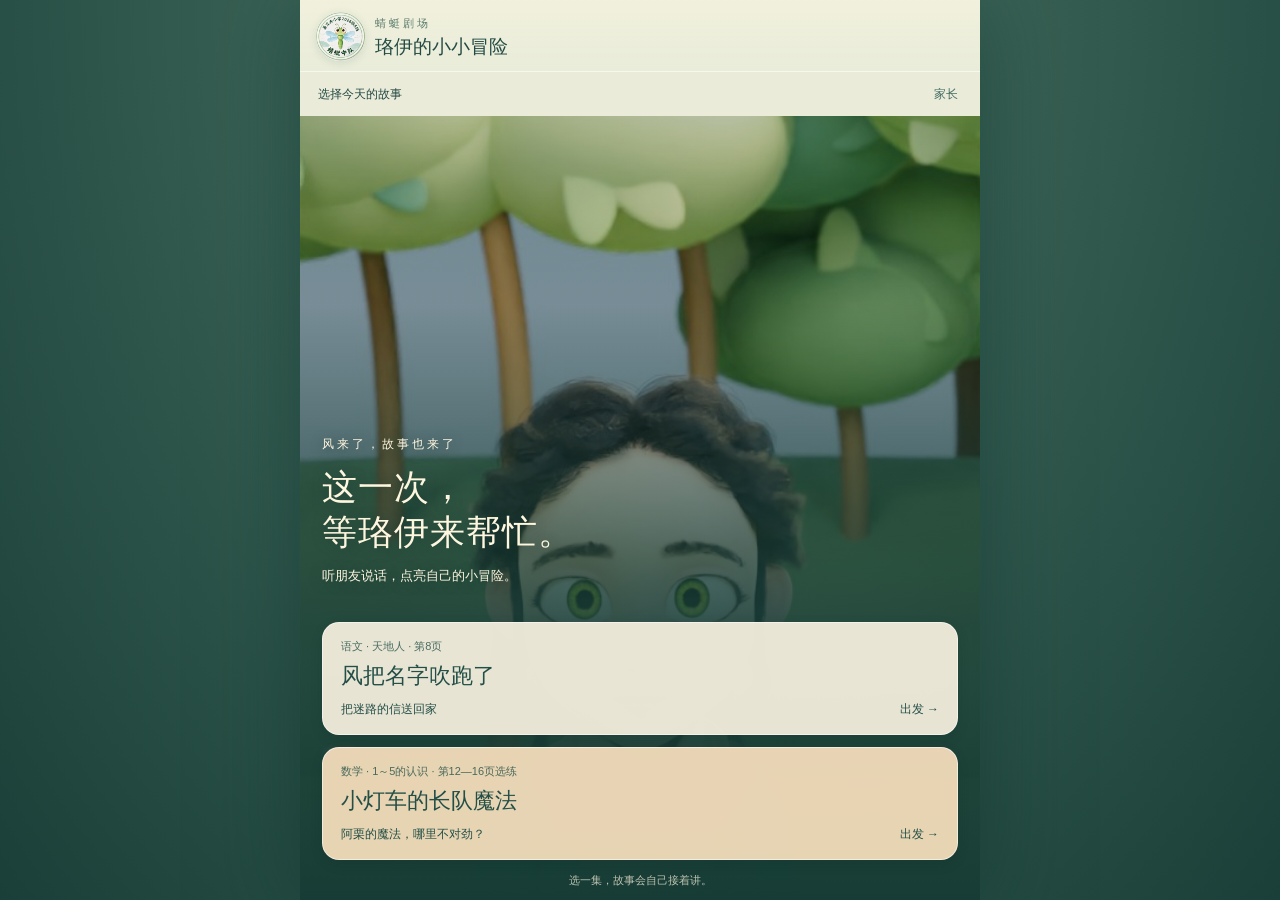
==== commit 89046e91: "Let children act continuously, group teaching feedback, omit repeated speaker introductions and rest" ====
--- a/cinema.html
+++ b/cinema.html
@@ -1,5 +1,5 @@
 <!doctype html>
-<html lang="zh-CN"><head><meta charset="utf-8"><meta name="viewport" content="width=device-width,initial-scale=1,viewport-fit=cover"><meta name="theme-color" content="#225b51"><meta name="robots" content="noindex,nofollow,noarchive"><title>珞伊的蜻蜓剧场</title><link rel="icon" href="learning-icon.svg"><link rel="stylesheet" href="pilot.css?v=mobile2"><script type="importmap">{"imports":{"three":"./vendor/three.module.js"}}</script><script type="module" src="pilot.js?v=mobile2"></script></head>
+<html lang="zh-CN"><head><meta charset="utf-8"><meta name="viewport" content="width=device-width,initial-scale=1,viewport-fit=cover"><meta name="theme-color" content="#225b51"><meta name="robots" content="noindex,nofollow,noarchive"><title>珞伊的蜻蜓剧场</title><link rel="icon" href="learning-icon.svg"><link rel="stylesheet" href="pilot.css?v=flow1"><script type="importmap">{"imports":{"three":"./vendor/three.module.js"}}</script><script type="module" src="pilot.js?v=flow1"></script></head>
 <body><main id="pilot-app">
  <div id="world" aria-label="珞伊的三维故事世界"></div>
  <header><img src="assets/qingting-badge-original.jpg" alt="蜻蜓中队原版班徽"><div><small>蜻蜓剧场</small><h1>珞伊的小小冒险</h1></div><button id="pause" aria-label="暂停故事" hidden>Ⅱ</button></header>
--- a/pilot.css
+++ b/pilot.css
@@ -4,5 +4,6 @@
 #pilot-app[data-kind="mail"] #letter{position:absolute;right:8px;top:74px;margin:0}
 #pilot-app[data-kind="receive"] #letter{display:none!important}
 #loading-progress{display:block;width:min(260px,90%);height:12px;border:0;border-radius:9px;overflow:hidden;background:#cadbce;accent-color:#28695a}#loading-progress::-webkit-progress-bar{background:#cadbce;border-radius:9px}#loading-progress::-webkit-progress-value{background:#28695a;border-radius:9px}#loading-detail{font-size:13px;line-height:1.7;max-width:290px;margin:12px 0;color:#426c5c}#loading.load-failed i{display:none}#loading.load-failed progress{display:none}#retry-load{background:#28695a!important;color:#fff9e8;font-weight:700}#loading{inset:calc(116px + env(safe-area-inset-top)) 0 0}#loading-message{font-size:18px;line-height:1.6}
+#progress.live-progress{font-size:17px;font-weight:700;white-space:nowrap;padding:5px 8px;background:#fff4c9;color:#175c4a}#progress.live-progress rt{font-size:10px}.play-tools{gap:6px}.play-tools button{padding:0 12px;flex-shrink:0}
 @media(max-width:390px){#feedback-learning{font-size:22px}#feedback-learning rt{font-size:13px}.learning-result{gap:8px;flex-wrap:wrap}#feedback-number{font-size:30px}#feedback-text{font-size:15px}#feedback-title{font-size:18px}}
 @media(orientation:landscape) and (max-height:600px){#home{top:104px}#feedback{left:24%;right:24%;bottom:53px;padding:7px 12px}#feedback-text{display:none}#feedback-title{font-size:16px;margin:2px 0}#feedback-learning{font-size:21px}#feedback-number{font-size:28px}.has-feedback #instruction{display:none}}
